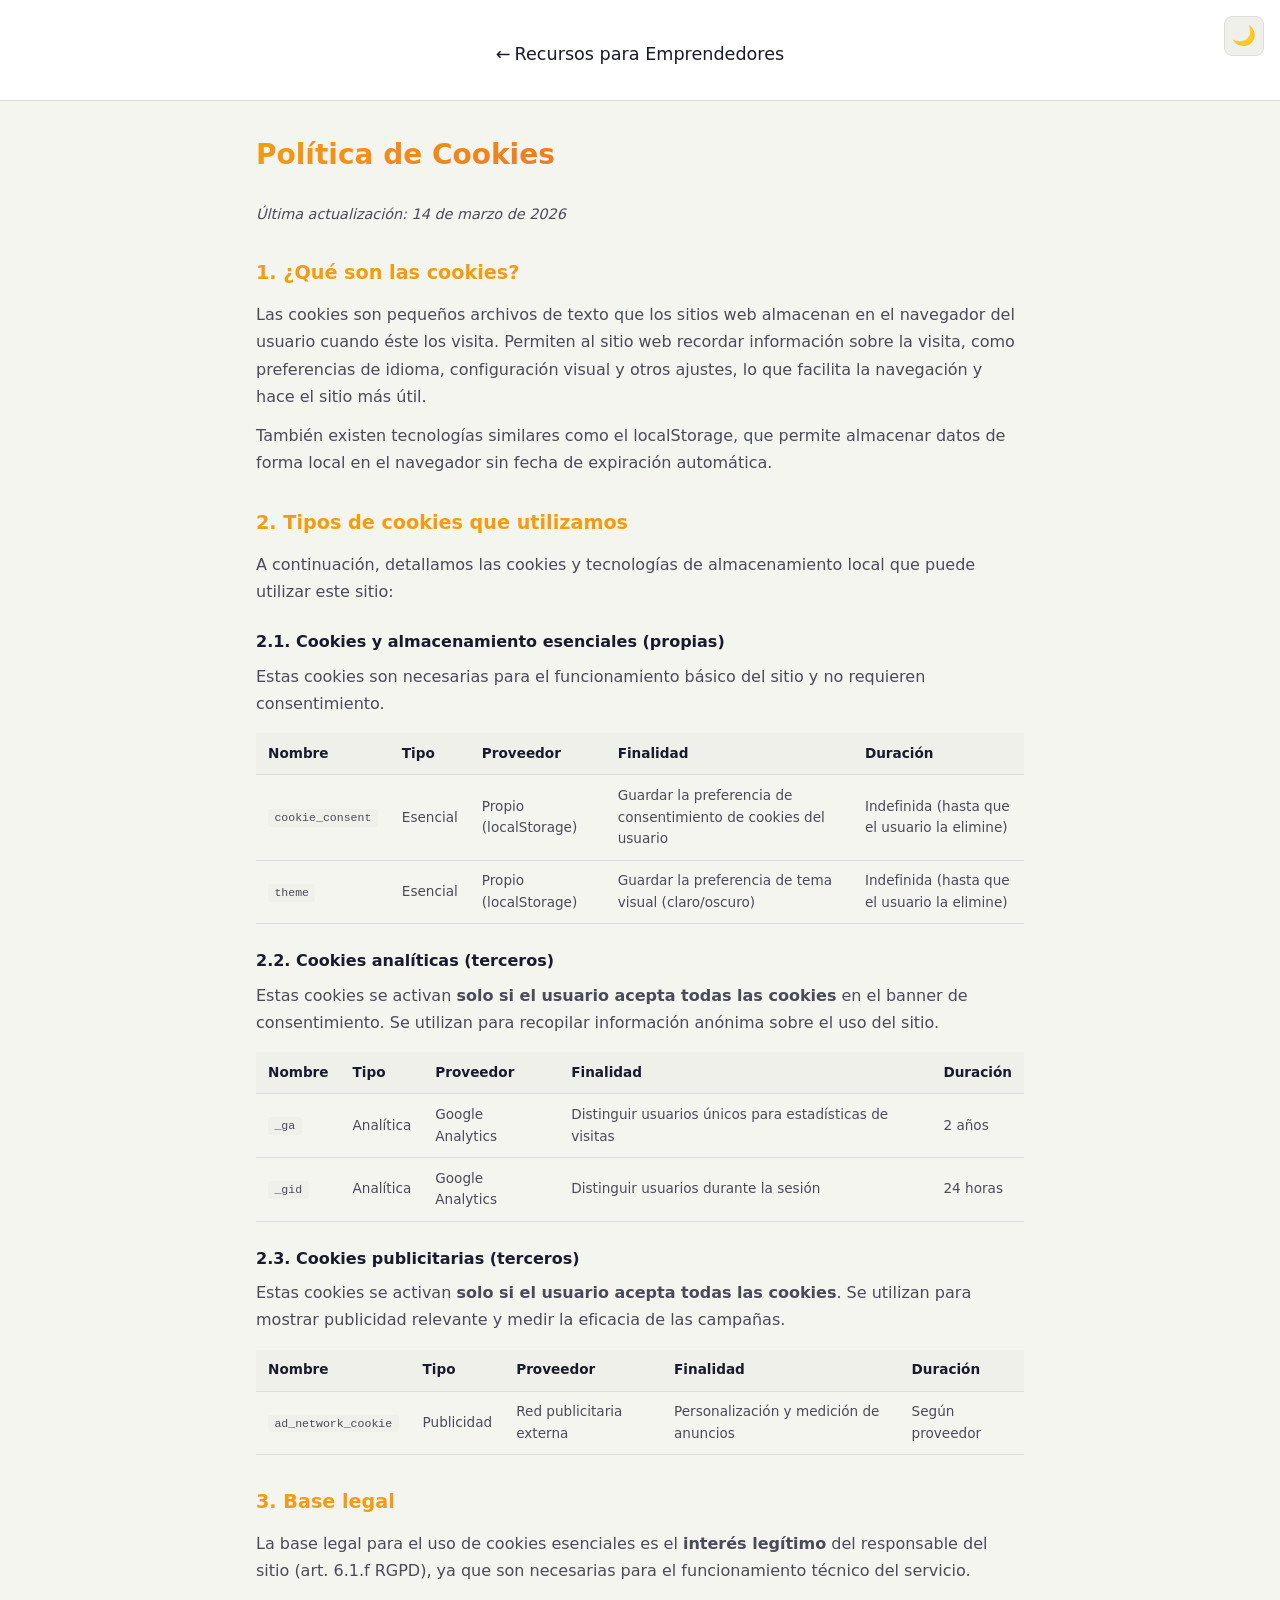
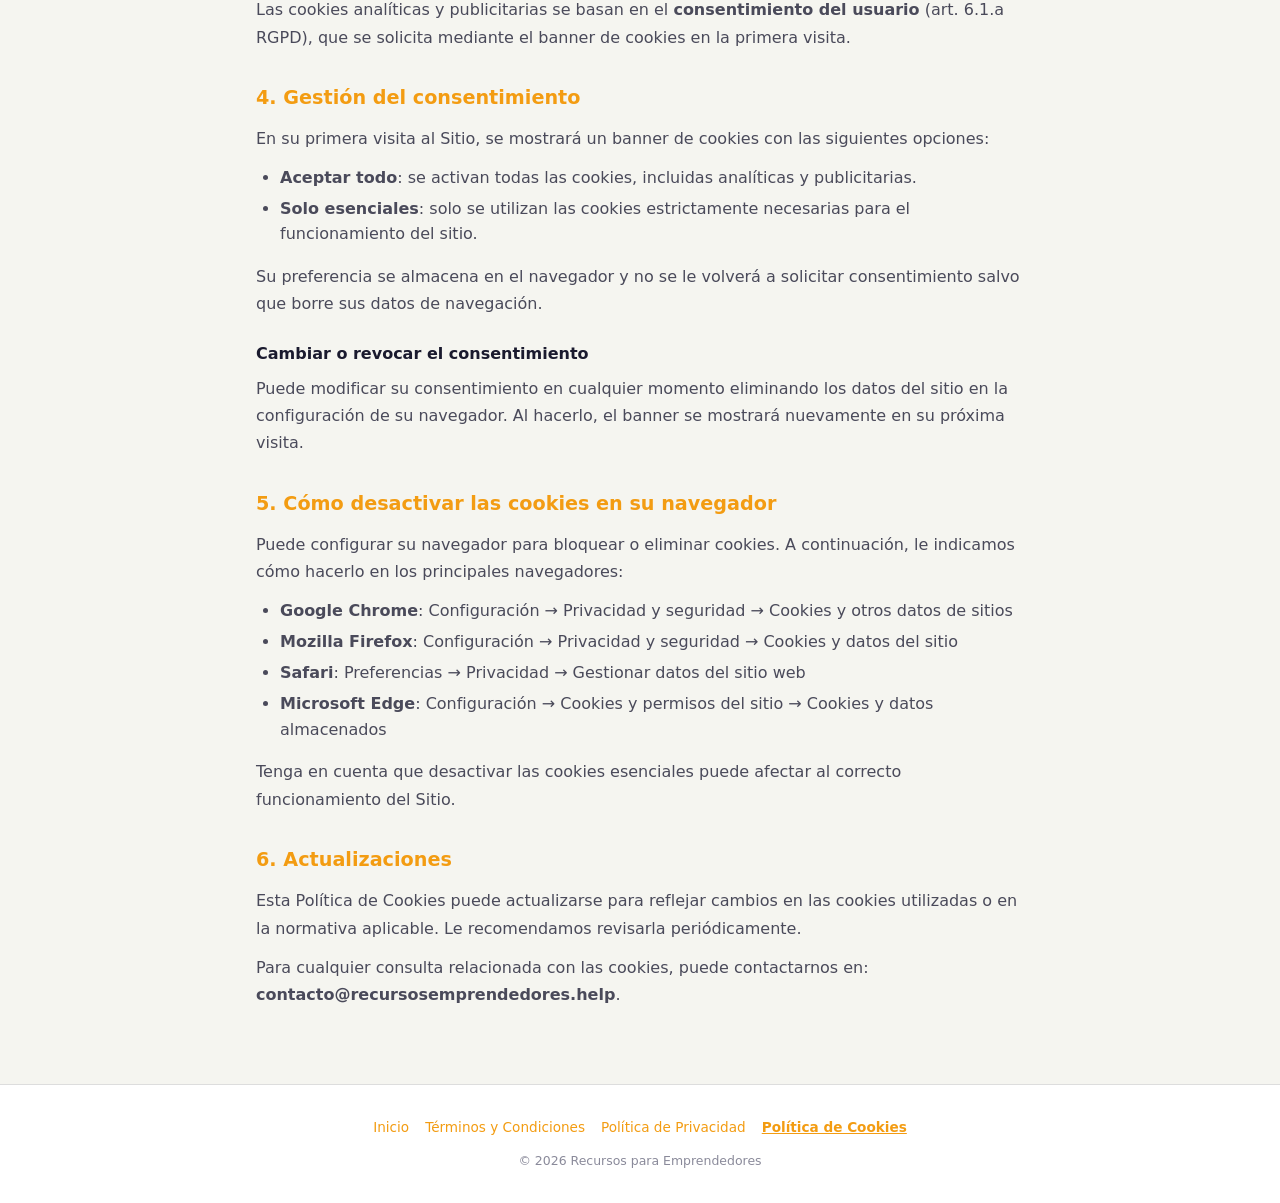
==== cookies.html @ d48cd373 "feat: web completa Recursos para Emprendedores - 25 categorías con 250 recursos verificados - Búsque" ====
<!DOCTYPE html>
<html lang="es">
<head>
  <meta charset="UTF-8">
  <meta name="viewport" content="width=device-width, initial-scale=1.0">
  <title>Política de Cookies — Recursos para Emprendedores</title>
  <meta name="description" content="Política de cookies del sitio web Recursos para Emprendedores. Información sobre las cookies utilizadas y cómo gestionarlas.">
  <meta name="robots" content="noindex, follow">
  <link rel="icon" type="image/svg+xml" href="img/favicon.svg">
  <link rel="canonical" href="https://recursosemprendedores.help/cookies.html">
  <link rel="stylesheet" href="css/styles.css">
</head>
<body>
  <a href="#main-content" class="skip-link">Saltar al contenido principal</a>

  <!-- Header -->
  <header class="site-header site-header--legal" role="banner">
    <div class="header-content">
      <div class="header-top">
        <a href="index.html" class="back-link" aria-label="Volver a la página principal">
          ← <span class="title-gradient">Recursos para Emprendedores</span>
        </a>
        <button id="theme-toggle" class="theme-toggle" type="button" aria-label="Cambiar tema">☀️</button>
      </div>
    </div>
  </header>

  <!-- Contenido principal -->
  <main id="main-content" class="legal-content" tabindex="-1">
    <article>
      <h1>Política de Cookies</h1>
      <p class="legal-date">Última actualización: 14 de marzo de 2026</p>

      <section>
        <h2>1. ¿Qué son las cookies?</h2>
        <p>Las cookies son pequeños archivos de texto que los sitios web almacenan en el navegador del usuario cuando éste los visita. Permiten al sitio web recordar información sobre la visita, como preferencias de idioma, configuración visual y otros ajustes, lo que facilita la navegación y hace el sitio más útil.</p>
        <p>También existen tecnologías similares como el localStorage, que permite almacenar datos de forma local en el navegador sin fecha de expiración automática.</p>
      </section>

      <section>
        <h2>2. Tipos de cookies que utilizamos</h2>
        <p>A continuación, detallamos las cookies y tecnologías de almacenamiento local que puede utilizar este sitio:</p>

        <h3>2.1. Cookies y almacenamiento esenciales (propias)</h3>
        <p>Estas cookies son necesarias para el funcionamiento básico del sitio y no requieren consentimiento.</p>
        <div class="table-wrapper">
          <table>
            <thead>
              <tr>
                <th scope="col">Nombre</th>
                <th scope="col">Tipo</th>
                <th scope="col">Proveedor</th>
                <th scope="col">Finalidad</th>
                <th scope="col">Duración</th>
              </tr>
            </thead>
            <tbody>
              <tr>
                <td><code>cookie_consent</code></td>
                <td>Esencial</td>
                <td>Propio (localStorage)</td>
                <td>Guardar la preferencia de consentimiento de cookies del usuario</td>
                <td>Indefinida (hasta que el usuario la elimine)</td>
              </tr>
              <tr>
                <td><code>theme</code></td>
                <td>Esencial</td>
                <td>Propio (localStorage)</td>
                <td>Guardar la preferencia de tema visual (claro/oscuro)</td>
                <td>Indefinida (hasta que el usuario la elimine)</td>
              </tr>
            </tbody>
          </table>
        </div>

        <h3>2.2. Cookies analíticas (terceros)</h3>
        <p>Estas cookies se activan <strong>solo si el usuario acepta todas las cookies</strong> en el banner de consentimiento. Se utilizan para recopilar información anónima sobre el uso del sitio.</p>
        <div class="table-wrapper">
          <table>
            <thead>
              <tr>
                <th scope="col">Nombre</th>
                <th scope="col">Tipo</th>
                <th scope="col">Proveedor</th>
                <th scope="col">Finalidad</th>
                <th scope="col">Duración</th>
              </tr>
            </thead>
            <tbody>
              <tr>
                <td><code>_ga</code></td>
                <td>Analítica</td>
                <td>Google Analytics</td>
                <td>Distinguir usuarios únicos para estadísticas de visitas</td>
                <td>2 años</td>
              </tr>
              <tr>
                <td><code>_gid</code></td>
                <td>Analítica</td>
                <td>Google Analytics</td>
                <td>Distinguir usuarios durante la sesión</td>
                <td>24 horas</td>
              </tr>
            </tbody>
          </table>
        </div>

        <h3>2.3. Cookies publicitarias (terceros)</h3>
        <p>Estas cookies se activan <strong>solo si el usuario acepta todas las cookies</strong>. Se utilizan para mostrar publicidad relevante y medir la eficacia de las campañas.</p>
        <div class="table-wrapper">
          <table>
            <thead>
              <tr>
                <th scope="col">Nombre</th>
                <th scope="col">Tipo</th>
                <th scope="col">Proveedor</th>
                <th scope="col">Finalidad</th>
                <th scope="col">Duración</th>
              </tr>
            </thead>
            <tbody>
              <tr>
                <td><code>ad_network_cookie</code></td>
                <td>Publicidad</td>
                <td>Red publicitaria externa</td>
                <td>Personalización y medición de anuncios</td>
                <td>Según proveedor</td>
              </tr>
            </tbody>
          </table>
        </div>
      </section>

      <section>
        <h2>3. Base legal</h2>
        <p>La base legal para el uso de cookies esenciales es el <strong>interés legítimo</strong> del responsable del sitio (art. 6.1.f RGPD), ya que son necesarias para el funcionamiento técnico del servicio.</p>
        <p>Las cookies analíticas y publicitarias se basan en el <strong>consentimiento del usuario</strong> (art. 6.1.a RGPD), que se solicita mediante el banner de cookies en la primera visita.</p>
      </section>

      <section>
        <h2>4. Gestión del consentimiento</h2>
        <p>En su primera visita al Sitio, se mostrará un banner de cookies con las siguientes opciones:</p>
        <ul>
          <li><strong>Aceptar todo</strong>: se activan todas las cookies, incluidas analíticas y publicitarias.</li>
          <li><strong>Solo esenciales</strong>: solo se utilizan las cookies estrictamente necesarias para el funcionamiento del sitio.</li>
        </ul>
        <p>Su preferencia se almacena en el navegador y no se le volverá a solicitar consentimiento salvo que borre sus datos de navegación.</p>

        <h3>Cambiar o revocar el consentimiento</h3>
        <p>Puede modificar su consentimiento en cualquier momento eliminando los datos del sitio en la configuración de su navegador. Al hacerlo, el banner se mostrará nuevamente en su próxima visita.</p>
      </section>

      <section>
        <h2>5. Cómo desactivar las cookies en su navegador</h2>
        <p>Puede configurar su navegador para bloquear o eliminar cookies. A continuación, le indicamos cómo hacerlo en los principales navegadores:</p>
        <ul>
          <li><strong>Google Chrome</strong>: Configuración → Privacidad y seguridad → Cookies y otros datos de sitios</li>
          <li><strong>Mozilla Firefox</strong>: Configuración → Privacidad y seguridad → Cookies y datos del sitio</li>
          <li><strong>Safari</strong>: Preferencias → Privacidad → Gestionar datos del sitio web</li>
          <li><strong>Microsoft Edge</strong>: Configuración → Cookies y permisos del sitio → Cookies y datos almacenados</li>
        </ul>
        <p>Tenga en cuenta que desactivar las cookies esenciales puede afectar al correcto funcionamiento del Sitio.</p>
      </section>

      <section>
        <h2>6. Actualizaciones</h2>
        <p>Esta Política de Cookies puede actualizarse para reflejar cambios en las cookies utilizadas o en la normativa aplicable. Le recomendamos revisarla periódicamente.</p>
        <p>Para cualquier consulta relacionada con las cookies, puede contactarnos en: <strong>contacto@recursosemprendedores.help</strong>.</p>
      </section>
    </article>
  </main>

  <!-- Footer -->
  <footer class="site-footer" role="contentinfo">
    <div class="footer-content">
      <nav class="footer-legal footer-links" aria-label="Páginas legales">
        <a href="index.html">Inicio</a>
        <a href="terminos.html">Términos y Condiciones</a>
        <a href="privacidad.html">Política de Privacidad</a>
        <a href="cookies.html" aria-current="page">Política de Cookies</a>
      </nav>
      <p class="footer-copy footer-copyright">&copy; <span id="year"></span> Recursos para Emprendedores</p>
    </div>
  </footer>

  <script>
    document.getElementById('year').textContent = new Date().getFullYear();
    (function(){
      var t = document.getElementById('theme-toggle');
      var saved = localStorage.getItem('theme');
      if (saved) document.documentElement.setAttribute('data-theme', saved);
      else if (window.matchMedia && window.matchMedia('(prefers-color-scheme: light)').matches) document.documentElement.setAttribute('data-theme', 'light');
      function update(theme) { t.textContent = theme === 'light' ? '🌙' : '☀️'; t.setAttribute('aria-label', theme === 'light' ? 'Cambiar a modo oscuro' : 'Cambiar a modo claro'); }
      update(document.documentElement.getAttribute('data-theme') || 'dark');
      t.addEventListener('click', function(){ var c = document.documentElement.getAttribute('data-theme'); var n = c === 'light' ? 'dark' : 'light'; document.documentElement.setAttribute('data-theme', n); localStorage.setItem('theme', n); update(n); });
    })();
  </script>
</body>
</html>
---- css/styles.css ----
/* ==============================================
   Recursos para Emprendedores — Estilos completos
   Mobile-first | WCAG 2.1 AA | Modo oscuro/claro
   ============================================== */

/* ---- Variables CSS ---- */
:root {
  /* Colores modo oscuro (por defecto) */
  --bg-primary: #0d0d12;
  --bg-surface: #181820;
  --bg-surface-alt: #1e1e2a;
  --text-primary: #eaeaea;
  --text-secondary: #a0a0b0;
  --text-muted: #6a6a7a;
  --color-primary: #f39c12;
  --color-primary-hover: #e67e22;
  --color-accent: #e74c3c;
  --color-green: #27ae60;
  --color-blue: #3498db;
  --color-orange: #f39c12;
  --border-color: #2a2a3a;
  --shadow: 0 2px 8px rgba(0,0,0,0.3);
  --shadow-lg: 0 8px 24px rgba(0,0,0,0.4);
  --card-bg: #1e1e2a;
  --input-bg: #22222e;
  --nav-bg: rgba(13,13,18,0.95);
  --badge-gratis-bg: #1a3a2a;
  --badge-gratis-color: #27ae60;
  --badge-freemium-bg: #3a2a1a;
  --badge-freemium-color: #f39c12;
  --badge-opensource-bg: #1a2a3a;
  --badge-opensource-color: #3498db;
  --badge-es-bg: #3a1a1a;
  --badge-es-color: #e74c3c;
  --badge-en-bg: #1a2a3a;
  --badge-en-color: #3498db;
  --badge-multi-bg: #2a1a3a;
  --badge-multi-color: #9b59b6;
  --scrollbar-bg: #181820;
  --scrollbar-thumb: #3a3a4a;
  color-scheme: dark;
}

/* Modo claro */
[data-theme="light"] {
  --bg-primary: #f5f5f0;
  --bg-surface: #ffffff;
  --bg-surface-alt: #f0f0eb;
  --text-primary: #1a1a2e;
  --text-secondary: #4a4a5a;
  --text-muted: #8a8a9a;
  --border-color: #ddd;
  --shadow: 0 2px 8px rgba(0,0,0,0.08);
  --shadow-lg: 0 8px 24px rgba(0,0,0,0.12);
  --card-bg: #ffffff;
  --input-bg: #f0f0eb;
  --nav-bg: rgba(245,245,240,0.95);
  --badge-gratis-bg: #e8f8f0;
  --badge-gratis-color: #1e8449;
  --badge-freemium-bg: #fef5e7;
  --badge-freemium-color: #b7770a;
  --badge-opensource-bg: #eaf2f8;
  --badge-opensource-color: #2471a3;
  --badge-es-bg: #fce4e4;
  --badge-es-color: #c0392b;
  --badge-en-bg: #e4ecf7;
  --badge-en-color: #2471a3;
  --badge-multi-bg: #f0e4f7;
  --badge-multi-color: #7d3c98;
  --scrollbar-bg: #f0f0eb;
  --scrollbar-thumb: #ccc;
  color-scheme: light;
}

/* ---- Reset y base ---- */
*,
*::before,
*::after {
  box-sizing: border-box;
  margin: 0;
  padding: 0;
}

html {
  scroll-behavior: smooth;
  -webkit-text-size-adjust: 100%;
}

body {
  font-family: system-ui, -apple-system, 'Segoe UI', Roboto, sans-serif;
  background-color: var(--bg-primary);
  color: var(--text-primary);
  line-height: 1.6;
  min-height: 100vh;
  transition: background-color 0.3s ease, color 0.3s ease;
}

/* Scrollbar personalizado */
::-webkit-scrollbar {
  width: 8px;
  height: 8px;
}
::-webkit-scrollbar-track {
  background: var(--scrollbar-bg);
}
::-webkit-scrollbar-thumb {
  background: var(--scrollbar-thumb);
  border-radius: 4px;
}

/* ---- Utilidades ---- */
.sr-only {
  position: absolute;
  width: 1px;
  height: 1px;
  padding: 0;
  margin: -1px;
  overflow: hidden;
  clip: rect(0,0,0,0);
  white-space: nowrap;
  border: 0;
}

.container {
  width: 100%;
  max-width: 1200px;
  margin: 0 auto;
  padding: 0 1rem;
}

/* ---- Skip link accesibilidad ---- */
.skip-link {
  position: absolute;
  top: -100%;
  left: 1rem;
  background: var(--color-primary);
  color: #000;
  padding: 0.5rem 1rem;
  border-radius: 0 0 8px 8px;
  z-index: 10000;
  font-weight: 600;
  text-decoration: none;
  transition: top 0.2s;
}
.skip-link:focus {
  top: 0;
}

/* ---- Header ---- */
.site-header {
  background: var(--bg-surface);
  border-bottom: 1px solid var(--border-color);
  padding: 2rem 0 1.5rem;
  position: relative;
}

.header-content {
  text-align: center;
}

.site-title {
  font-size: 1.75rem;
  font-weight: 800;
  background: linear-gradient(135deg, var(--color-primary), var(--color-accent));
  -webkit-background-clip: text;
  background-clip: text;
  -webkit-text-fill-color: transparent;
  line-height: 1.2;
  margin-bottom: 0.5rem;
}

.site-subtitle {
  color: var(--text-secondary);
  font-size: 0.95rem;
  margin-bottom: 1rem;
  max-width: 600px;
  margin-left: auto;
  margin-right: auto;
}

.stats-counter {
  display: inline-flex;
  align-items: center;
  gap: 0.5rem;
  background: var(--bg-surface-alt);
  padding: 0.4rem 1rem;
  border-radius: 20px;
  font-size: 0.85rem;
  color: var(--text-secondary);
  margin-bottom: 1.25rem;
}
.stats-counter strong {
  color: var(--color-primary);
}

/* Barra de búsqueda */
.search-wrapper {
  position: relative;
  max-width: 500px;
  margin: 0 auto 1rem;
}

.search-icon {
  position: absolute;
  left: 1rem;
  top: 50%;
  transform: translateY(-50%);
  color: var(--text-muted);
  font-size: 1rem;
  pointer-events: none;
}

.search-input {
  width: 100%;
  padding: 0.75rem 1rem 0.75rem 2.75rem;
  border: 1px solid var(--border-color);
  border-radius: 8px;
  background: var(--input-bg);
  color: var(--text-primary);
  font-size: 0.95rem;
  font-family: inherit;
  outline: none;
  transition: border-color 0.2s, box-shadow 0.2s;
}
.search-input::placeholder {
  color: var(--text-muted);
}
.search-input:focus {
  border-color: var(--color-primary);
  box-shadow: 0 0 0 3px rgba(243,156,18,0.2);
}

/* Filtros de tipo de acceso */
.filter-bar {
  display: flex;
  flex-wrap: wrap;
  justify-content: center;
  gap: 0.5rem;
  margin-top: 0.75rem;
}

.filter-btn {
  padding: 0.4rem 0.9rem;
  border: 1px solid var(--border-color);
  border-radius: 20px;
  background: transparent;
  color: var(--text-secondary);
  font-size: 0.8rem;
  font-family: inherit;
  cursor: pointer;
  transition: all 0.2s;
}
.filter-btn:hover {
  border-color: var(--color-primary);
  color: var(--color-primary);
}
.filter-btn.active {
  background: var(--color-primary);
  border-color: var(--color-primary);
  color: #000;
  font-weight: 600;
}

/* Toggle tema */
.theme-toggle {
  position: absolute;
  top: 1rem;
  right: 1rem;
  background: var(--bg-surface-alt);
  border: 1px solid var(--border-color);
  border-radius: 8px;
  padding: 0.5rem;
  cursor: pointer;
  font-size: 1.2rem;
  line-height: 1;
  color: var(--text-primary);
  transition: all 0.2s;
  display: flex;
  align-items: center;
  justify-content: center;
  width: 40px;
  height: 40px;
}
.theme-toggle:hover {
  border-color: var(--color-primary);
  transform: scale(1.05);
}
.theme-toggle:focus-visible {
  outline: 2px solid var(--color-primary);
  outline-offset: 2px;
}

/* ---- Navegación categorías ---- */
.category-nav {
  background: var(--nav-bg);
  border-bottom: 1px solid var(--border-color);
  position: sticky;
  top: 0;
  z-index: 100;
  backdrop-filter: blur(10px);
  -webkit-backdrop-filter: blur(10px);
}

.category-nav-inner {
  display: flex;
  overflow-x: auto;
  gap: 0.25rem;
  padding: 0.5rem 1rem;
  scrollbar-width: thin;
  -ms-overflow-style: none;
}
.category-nav-inner::-webkit-scrollbar {
  height: 4px;
}
.category-nav-inner::-webkit-scrollbar-thumb {
  background: var(--scrollbar-thumb);
  border-radius: 2px;
}

.nav-item {
  flex-shrink: 0;
  padding: 0.4rem 0.75rem;
  border: none;
  border-radius: 6px;
  background: transparent;
  color: var(--text-secondary);
  font-size: 0.78rem;
  font-family: inherit;
  cursor: pointer;
  transition: all 0.2s;
  white-space: nowrap;
  display: flex;
  align-items: center;
  gap: 0.3rem;
}
.nav-item:hover {
  background: var(--bg-surface-alt);
  color: var(--text-primary);
}
.nav-item.active {
  background: var(--color-primary);
  color: #000;
  font-weight: 600;
}
.nav-item-emoji {
  font-size: 1rem;
}

/* ---- Contenido principal ---- */
.main-content {
  padding: 2rem 0 4rem;
}

/* Slot de anuncio */
.ad-slot {
  text-align: center;
  padding: 0.5rem;
  min-height: 10px;
}
.ad-slot--header {
  margin-bottom: 1.5rem;
}
.ad-slot--in-content {
  margin: 2rem 0;
}
.ad-slot--footer {
  margin-top: 2rem;
}

/* Sección de categoría */
.category-section {
  margin-bottom: 3rem;
  scroll-margin-top: 60px;
}

.category-header {
  display: flex;
  align-items: center;
  gap: 0.5rem;
  margin-bottom: 1.25rem;
  flex-wrap: wrap;
}

.category-emoji {
  font-size: 1.5rem;
}

.category-title {
  font-size: 1.3rem;
  font-weight: 700;
  color: var(--text-primary);
}

.category-count {
  background: var(--bg-surface-alt);
  color: var(--text-secondary);
  padding: 0.15rem 0.6rem;
  border-radius: 12px;
  font-size: 0.75rem;
  font-weight: 600;
}

/* Grid de tarjetas */
.resources-grid {
  display: grid;
  grid-template-columns: 1fr;
  gap: 1rem;
}

/* Tarjeta de recurso */
.resource-card {
  background: var(--card-bg);
  border: 1px solid var(--border-color);
  border-radius: 8px;
  padding: 1rem;
  transition: transform 0.2s, box-shadow 0.2s, border-color 0.2s;
  display: flex;
  flex-direction: column;
  gap: 0.5rem;
  opacity: 0;
  transform: translateY(16px);
}
.resource-card.visible {
  opacity: 1;
  transform: translateY(0);
  transition: opacity 0.4s ease, transform 0.4s ease, box-shadow 0.2s, border-color 0.2s;
}
.resource-card:hover {
  box-shadow: var(--shadow);
  border-color: var(--color-primary);
  transform: translateY(-2px);
}
.resource-card:hover.visible {
  transform: translateY(-2px);
}

.card-header {
  display: flex;
  align-items: flex-start;
  justify-content: space-between;
  gap: 0.5rem;
}

.resource-name {
  font-size: 0.95rem;
  font-weight: 600;
}
.resource-name a {
  color: var(--color-primary);
  text-decoration: none;
  transition: color 0.2s;
}
.resource-name a:hover {
  color: var(--color-primary-hover);
  text-decoration: underline;
}
.resource-name a:focus-visible {
  outline: 2px solid var(--color-primary);
  outline-offset: 2px;
  border-radius: 2px;
}

.featured-star {
  color: #f1c40f;
  font-size: 1rem;
  flex-shrink: 0;
}

.resource-desc {
  color: var(--text-secondary);
  font-size: 0.85rem;
  line-height: 1.5;
}

.resource-desc .highlight {
  background: rgba(243,156,18,0.2);
  padding: 0 2px;
  border-radius: 2px;
}

.card-badges {
  display: flex;
  flex-wrap: wrap;
  gap: 0.4rem;
  margin-top: auto;
}

.badge {
  display: inline-flex;
  align-items: center;
  padding: 0.15rem 0.5rem;
  border-radius: 4px;
  font-size: 0.7rem;
  font-weight: 600;
  text-transform: uppercase;
  letter-spacing: 0.3px;
}

/* Badges tipo acceso */
.badge--gratis {
  background: var(--badge-gratis-bg);
  color: var(--badge-gratis-color);
}
.badge--freemium {
  background: var(--badge-freemium-bg);
  color: var(--badge-freemium-color);
}
.badge--open-source {
  background: var(--badge-opensource-bg);
  color: var(--badge-opensource-color);
}

/* Badges idioma */
.badge--es {
  background: var(--badge-es-bg);
  color: var(--badge-es-color);
}
.badge--en {
  background: var(--badge-en-bg);
  color: var(--badge-en-color);
}
.badge--multi {
  background: var(--badge-multi-bg);
  color: var(--badge-multi-color);
}

.resource-notes {
  color: var(--text-muted);
  font-size: 0.78rem;
  font-style: italic;
}

/* Estado vacío / error */
.empty-state,
.error-state {
  text-align: center;
  padding: 4rem 1rem;
  color: var(--text-secondary);
}
.empty-state-icon,
.error-state-icon {
  font-size: 3rem;
  margin-bottom: 1rem;
  display: block;
}
.error-state {
  color: var(--color-accent);
}

.no-results {
  text-align: center;
  padding: 3rem 1rem;
  color: var(--text-secondary);
  display: none;
}
.no-results.visible {
  display: block;
}
.no-results-icon {
  font-size: 2.5rem;
  display: block;
  margin-bottom: 0.75rem;
}

/* ---- Botón scroll to top ---- */
.scroll-top {
  position: fixed;
  bottom: 2rem;
  right: 2rem;
  width: 44px;
  height: 44px;
  border-radius: 50%;
  border: none;
  background: var(--color-primary);
  color: #000;
  font-size: 1.25rem;
  cursor: pointer;
  box-shadow: var(--shadow-lg);
  opacity: 0;
  visibility: hidden;
  transform: translateY(10px);
  transition: opacity 0.3s, visibility 0.3s, transform 0.3s;
  z-index: 90;
  display: flex;
  align-items: center;
  justify-content: center;
}
.scroll-top.visible {
  opacity: 1;
  visibility: visible;
  transform: translateY(0);
}
.scroll-top:hover {
  background: var(--color-primary-hover);
  transform: scale(1.1);
}
.scroll-top:focus-visible {
  outline: 2px solid var(--color-primary);
  outline-offset: 2px;
}
.scroll-top.visible:hover {
  transform: scale(1.1);
}

/* ---- Footer ---- */
.site-footer {
  background: var(--bg-surface);
  border-top: 1px solid var(--border-color);
  padding: 2rem 0;
  text-align: center;
  font-size: 0.85rem;
  color: var(--text-secondary);
}

.footer-content {
  display: flex;
  flex-direction: column;
  gap: 0.75rem;
  align-items: center;
}

.footer-update {
  color: var(--text-muted);
}

.footer-links {
  display: flex;
  flex-wrap: wrap;
  justify-content: center;
  gap: 1rem;
}
.footer-links a {
  color: var(--color-primary);
  text-decoration: none;
  transition: color 0.2s;
}
.footer-links a:hover {
  color: var(--color-primary-hover);
  text-decoration: underline;
}
.footer-links a:focus-visible {
  outline: 2px solid var(--color-primary);
  outline-offset: 2px;
  border-radius: 2px;
}

.footer-disclaimer {
  color: var(--text-muted);
  font-size: 0.78rem;
  max-width: 600px;
}

.footer-copyright {
  color: var(--text-muted);
  font-size: 0.78rem;
}

/* ---- Banner de cookies ---- */
.cookie-banner {
  position: fixed;
  bottom: 0;
  left: 0;
  right: 0;
  background: var(--bg-surface);
  border-top: 1px solid var(--border-color);
  padding: 1rem;
  z-index: 1000;
  box-shadow: 0 -4px 16px rgba(0,0,0,0.3);
  transform: translateY(100%);
  transition: transform 0.3s ease;
}
.cookie-banner.visible {
  transform: translateY(0);
}

.cookie-banner-inner {
  max-width: 1200px;
  margin: 0 auto;
  display: flex;
  flex-direction: column;
  gap: 1rem;
  align-items: center;
  text-align: center;
}

.cookie-text {
  font-size: 0.85rem;
  color: var(--text-secondary);
  line-height: 1.5;
}
.cookie-text a {
  color: var(--color-primary);
  text-decoration: underline;
}

.cookie-buttons {
  display: flex;
  flex-wrap: wrap;
  gap: 0.5rem;
  justify-content: center;
}

.cookie-btn {
  padding: 0.5rem 1.25rem;
  border-radius: 6px;
  border: 1px solid var(--border-color);
  font-size: 0.85rem;
  font-family: inherit;
  cursor: pointer;
  transition: all 0.2s;
  font-weight: 600;
}
.cookie-btn--accept {
  background: var(--color-primary);
  border-color: var(--color-primary);
  color: #000;
}
.cookie-btn--accept:hover {
  background: var(--color-primary-hover);
  border-color: var(--color-primary-hover);
}
.cookie-btn--essential {
  background: transparent;
  color: var(--text-primary);
}
.cookie-btn--essential:hover {
  border-color: var(--color-primary);
}
.cookie-btn:focus-visible {
  outline: 2px solid var(--color-primary);
  outline-offset: 2px;
}

/* ---- Páginas legales ---- */
.legal-page,
.legal-content {
  max-width: 800px;
  margin: 0 auto;
  padding: 2rem 1rem 4rem;
}
.legal-page h1,
.legal-content h1 {
  font-size: 1.75rem;
  margin-bottom: 1.5rem;
  background: linear-gradient(135deg, var(--color-primary), var(--color-accent));
  -webkit-background-clip: text;
  background-clip: text;
  -webkit-text-fill-color: transparent;
}
.legal-page h2,
.legal-content h2 {
  font-size: 1.2rem;
  margin: 2rem 0 0.75rem;
  color: var(--color-primary);
}
.legal-page h3,
.legal-content h3 {
  font-size: 1rem;
  margin: 1.5rem 0 0.5rem;
  color: var(--text-primary);
}
.legal-page p,
.legal-content p {
  margin-bottom: 0.75rem;
  color: var(--text-secondary);
  line-height: 1.7;
}
.legal-page ul,
.legal-page ol,
.legal-content ul,
.legal-content ol {
  margin: 0.5rem 0 1rem 1.5rem;
  color: var(--text-secondary);
}
.legal-page li,
.legal-content li {
  margin-bottom: 0.35rem;
  line-height: 1.6;
}
.legal-page a,
.legal-content a {
  color: var(--color-primary);
  text-decoration: none;
}
.legal-page a:hover,
.legal-content a:hover {
  text-decoration: underline;
}

/* Fecha legal */
.legal-date {
  font-style: italic;
  color: var(--text-muted);
  margin-bottom: 2rem;
  font-size: 0.9rem;
}

/* Header legal */
.site-header--legal {
  padding: 1.5rem 0;
}
.site-header--legal .header-content {
  padding-bottom: 0;
}
.back-link {
  text-decoration: none;
  color: var(--text-primary);
  font-size: 1.1rem;
  display: inline-flex;
  align-items: center;
  gap: 0.25rem;
  transition: color 0.2s;
}
.back-link:hover {
  color: var(--color-primary);
}
.back-link:focus-visible {
  outline: 2px solid var(--color-primary);
  outline-offset: 2px;
  border-radius: 4px;
}

/* Footer legal nav (alias) */
.footer-legal {
  display: flex;
  flex-wrap: wrap;
  justify-content: center;
  gap: 1rem;
}
.footer-legal a {
  color: var(--color-primary);
  text-decoration: none;
  transition: color 0.2s;
}
.footer-legal a:hover {
  color: var(--color-primary-hover);
  text-decoration: underline;
}
.footer-legal a[aria-current="page"] {
  font-weight: 700;
  text-decoration: underline;
}
.footer-copy {
  color: var(--text-muted);
  font-size: 0.78rem;
}

/* Tabla de cookies */
.cookie-table-wrapper,
.table-wrapper {
  overflow-x: auto;
  margin: 1rem 0;
}
.cookie-table,
.legal-content table,
.legal-page table {
  width: 100%;
  border-collapse: collapse;
  font-size: 0.85rem;
}
.cookie-table th,
.cookie-table td,
.legal-content table th,
.legal-content table td {
  padding: 0.6rem 0.75rem;
  text-align: left;
  border-bottom: 1px solid var(--border-color);
}
.cookie-table th,
.legal-content table th {
  background: var(--bg-surface-alt);
  color: var(--text-primary);
  font-weight: 600;
}
.cookie-table td,
.legal-content table td {
  color: var(--text-secondary);
}
.legal-content code {
  background: var(--bg-surface-alt);
  padding: 0.15rem 0.4rem;
  border-radius: 3px;
  font-size: 0.85em;
}

/* Breadcrumb legal */
.legal-breadcrumb {
  margin-bottom: 1.5rem;
  font-size: 0.85rem;
  color: var(--text-muted);
}
.legal-breadcrumb a {
  color: var(--color-primary);
  text-decoration: none;
}
.legal-breadcrumb a:hover {
  text-decoration: underline;
}

/* ---- Breakpoints responsive ---- */

/* >= 480px */
@media (min-width: 480px) {
  .resources-grid {
    grid-template-columns: repeat(2, 1fr);
  }
  .site-title {
    font-size: 2rem;
  }
}

/* >= 768px */
@media (min-width: 768px) {
  .site-header {
    padding: 2.5rem 0 2rem;
  }
  .site-title {
    font-size: 2.25rem;
  }
  .site-subtitle {
    font-size: 1.05rem;
  }
  .cookie-banner-inner {
    flex-direction: row;
    text-align: left;
  }
  .cookie-buttons {
    flex-shrink: 0;
  }
}

/* >= 1024px */
@media (min-width: 1024px) {
  .resources-grid {
    grid-template-columns: repeat(3, 1fr);
  }
  .site-title {
    font-size: 2.5rem;
  }
}

/* >= 1200px */
@media (min-width: 1200px) {
  .resources-grid {
    grid-template-columns: repeat(4, 1fr);
  }
  .container {
    padding: 0 2rem;
  }
}

/* ---- Animación de impresión ---- */
@media print {
  .cookie-banner,
  .scroll-top,
  .theme-toggle,
  .search-wrapper,
  .filter-bar,
  .category-nav,
  .ad-slot {
    display: none !important;
  }
  body {
    background: #fff;
    color: #000;
  }
  .resource-card {
    opacity: 1;
    transform: none;
    border: 1px solid #ccc;
    break-inside: avoid;
  }
}

/* ---- Preferencia de movimiento reducido ---- */
@media (prefers-reduced-motion: reduce) {
  *,
  *::before,
  *::after {
    animation-duration: 0.01ms !important;
    transition-duration: 0.01ms !important;
    scroll-behavior: auto !important;
  }
}
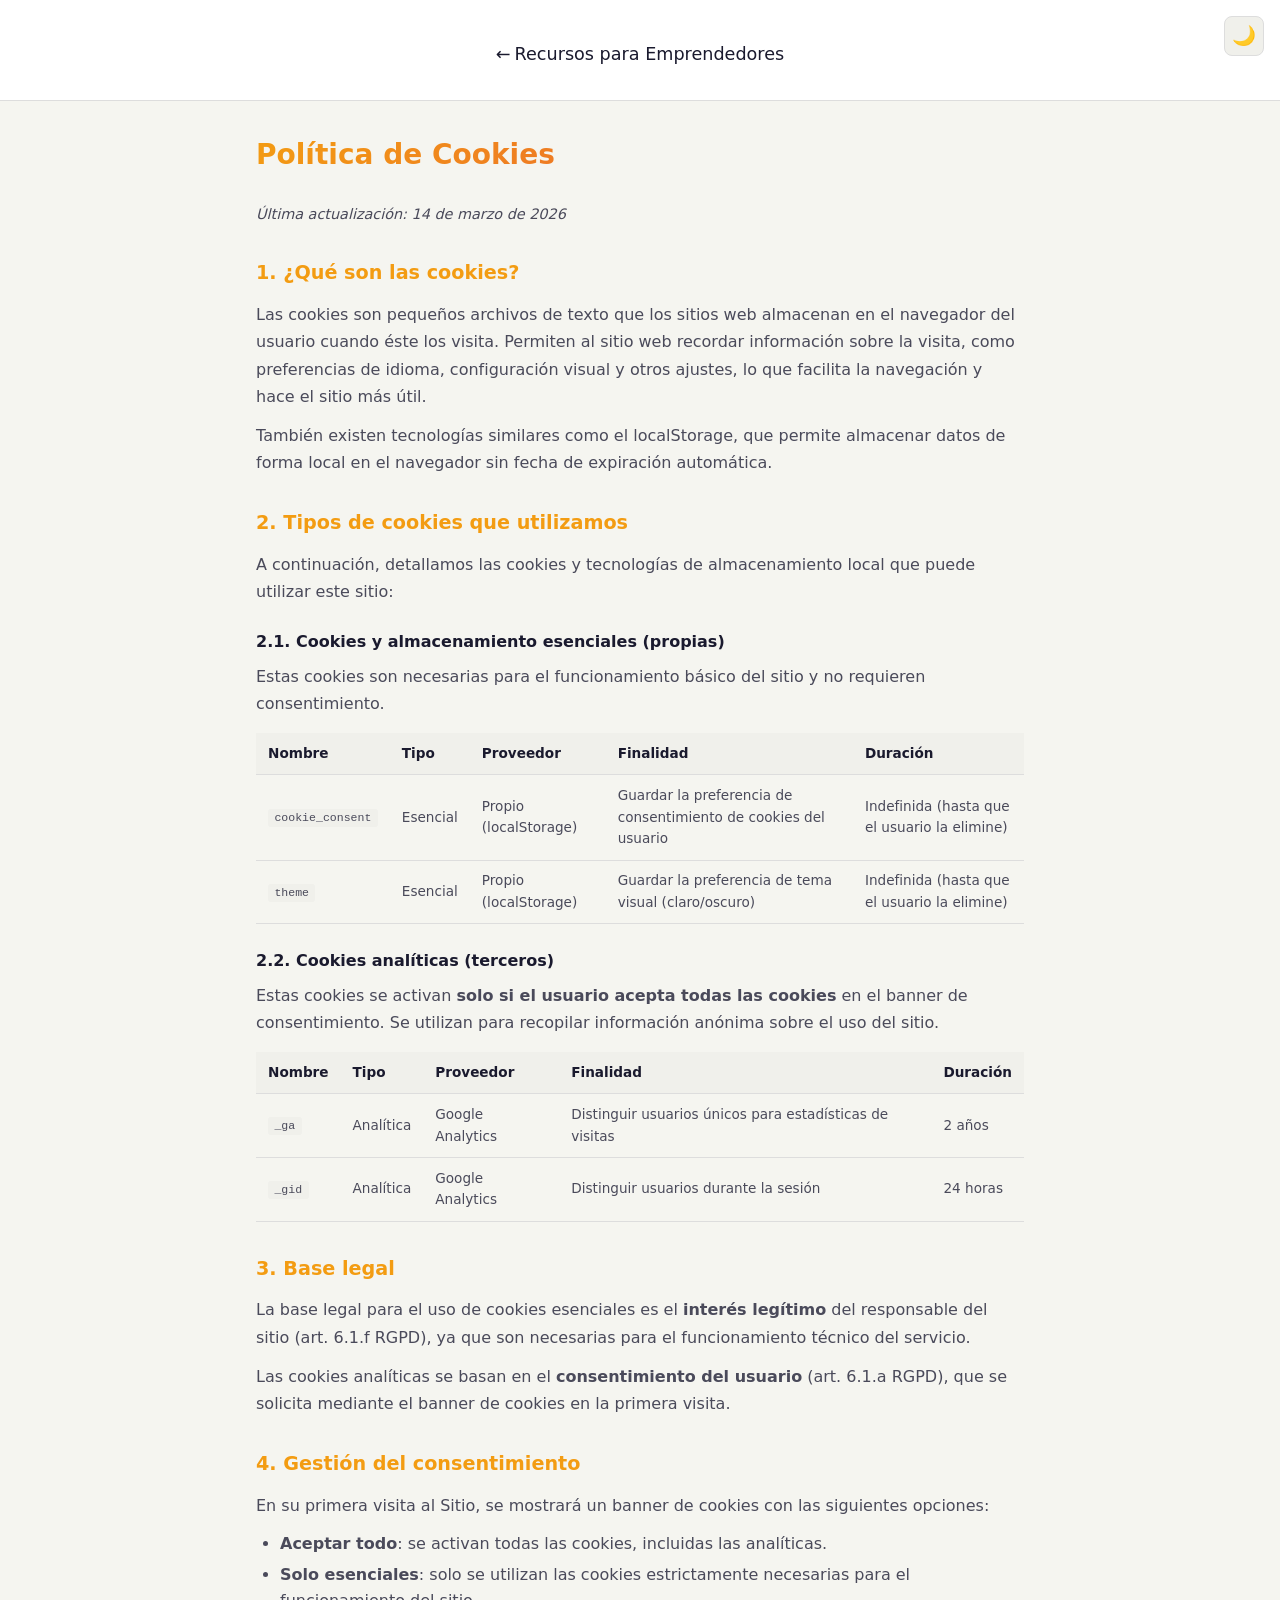
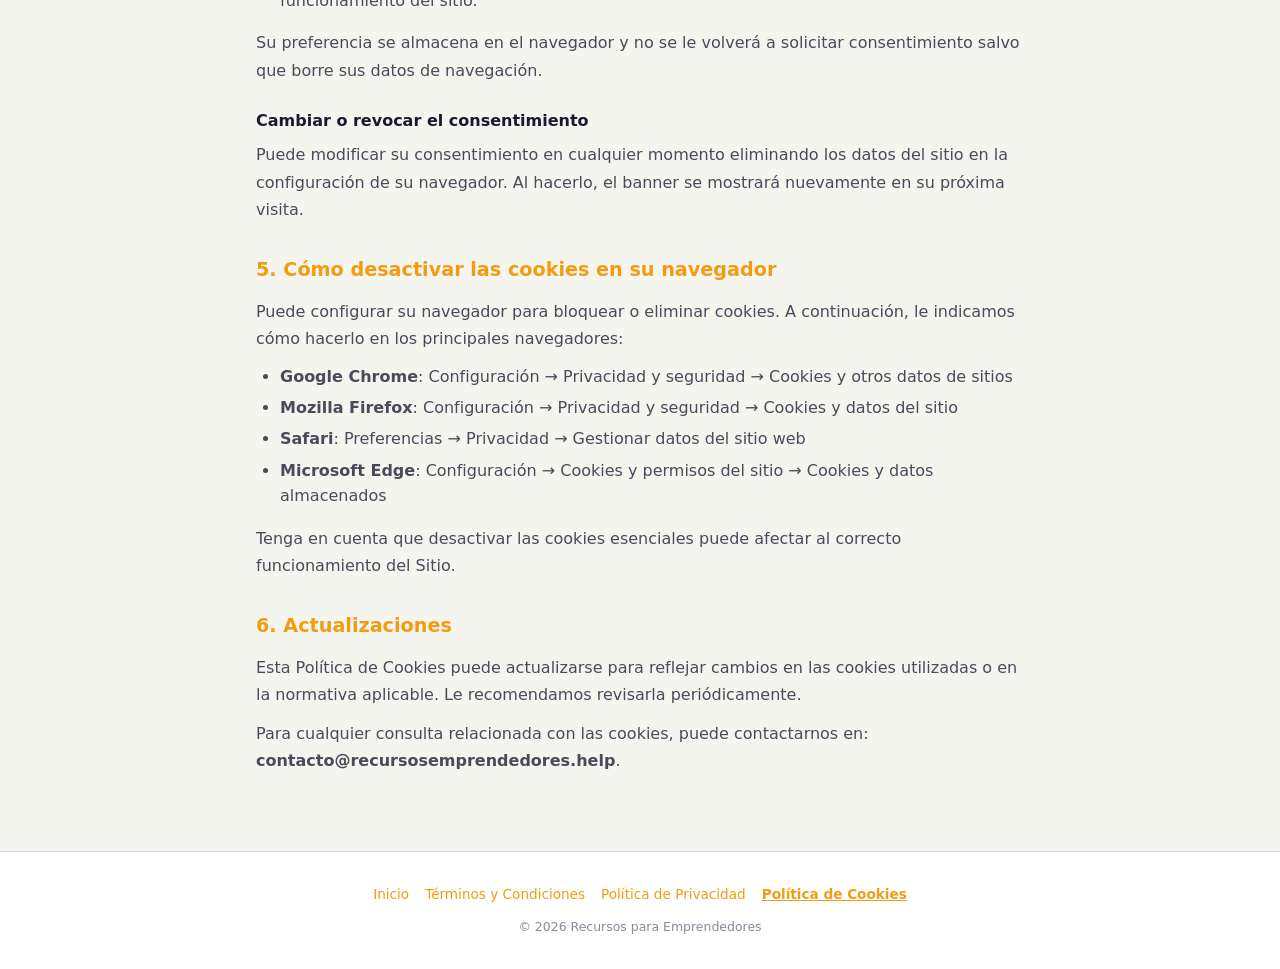
==== commit 2993deaa: "chore: migrar a Cloudflare y eliminar toda infraestructura publicitaria - Eliminar CNAME (GitHub Pag" ====
--- a/cookies.html
+++ b/cookies.html
@@ -105,43 +105,19 @@
           </table>
         </div>
 
-        <h3>2.3. Cookies publicitarias (terceros)</h3>
-        <p>Estas cookies se activan <strong>solo si el usuario acepta todas las cookies</strong>. Se utilizan para mostrar publicidad relevante y medir la eficacia de las campañas.</p>
-        <div class="table-wrapper">
-          <table>
-            <thead>
-              <tr>
-                <th scope="col">Nombre</th>
-                <th scope="col">Tipo</th>
-                <th scope="col">Proveedor</th>
-                <th scope="col">Finalidad</th>
-                <th scope="col">Duración</th>
-              </tr>
-            </thead>
-            <tbody>
-              <tr>
-                <td><code>ad_network_cookie</code></td>
-                <td>Publicidad</td>
-                <td>Red publicitaria externa</td>
-                <td>Personalización y medición de anuncios</td>
-                <td>Según proveedor</td>
-              </tr>
-            </tbody>
-          </table>
-        </div>
       </section>
 
       <section>
         <h2>3. Base legal</h2>
         <p>La base legal para el uso de cookies esenciales es el <strong>interés legítimo</strong> del responsable del sitio (art. 6.1.f RGPD), ya que son necesarias para el funcionamiento técnico del servicio.</p>
-        <p>Las cookies analíticas y publicitarias se basan en el <strong>consentimiento del usuario</strong> (art. 6.1.a RGPD), que se solicita mediante el banner de cookies en la primera visita.</p>
+        <p>Las cookies analíticas se basan en el <strong>consentimiento del usuario</strong> (art. 6.1.a RGPD), que se solicita mediante el banner de cookies en la primera visita.</p>
       </section>
 
       <section>
         <h2>4. Gestión del consentimiento</h2>
         <p>En su primera visita al Sitio, se mostrará un banner de cookies con las siguientes opciones:</p>
         <ul>
-          <li><strong>Aceptar todo</strong>: se activan todas las cookies, incluidas analíticas y publicitarias.</li>
+          <li><strong>Aceptar todo</strong>: se activan todas las cookies, incluidas las analíticas.</li>
           <li><strong>Solo esenciales</strong>: solo se utilizan las cookies estrictamente necesarias para el funcionamiento del sitio.</li>
         </ul>
         <p>Su preferencia se almacena en el navegador y no se le volverá a solicitar consentimiento salvo que borre sus datos de navegación.</p>
--- a/css/styles.css
+++ b/css/styles.css
@@ -351,22 +351,6 @@
   padding: 2rem 0 4rem;
 }
 
-/* Slot de anuncio */
-.ad-slot {
-  text-align: center;
-  padding: 0.5rem;
-  min-height: 10px;
-}
-.ad-slot--header {
-  margin-bottom: 1.5rem;
-}
-.ad-slot--in-content {
-  margin: 2rem 0;
-}
-.ad-slot--footer {
-  margin-top: 2rem;
-}
-
 /* Sección de categoría */
 .category-section {
   margin-bottom: 3rem;
@@ -956,8 +940,7 @@
   .theme-toggle,
   .search-wrapper,
   .filter-bar,
-  .category-nav,
-  .ad-slot {
+  .category-nav {
     display: none !important;
   }
   body {
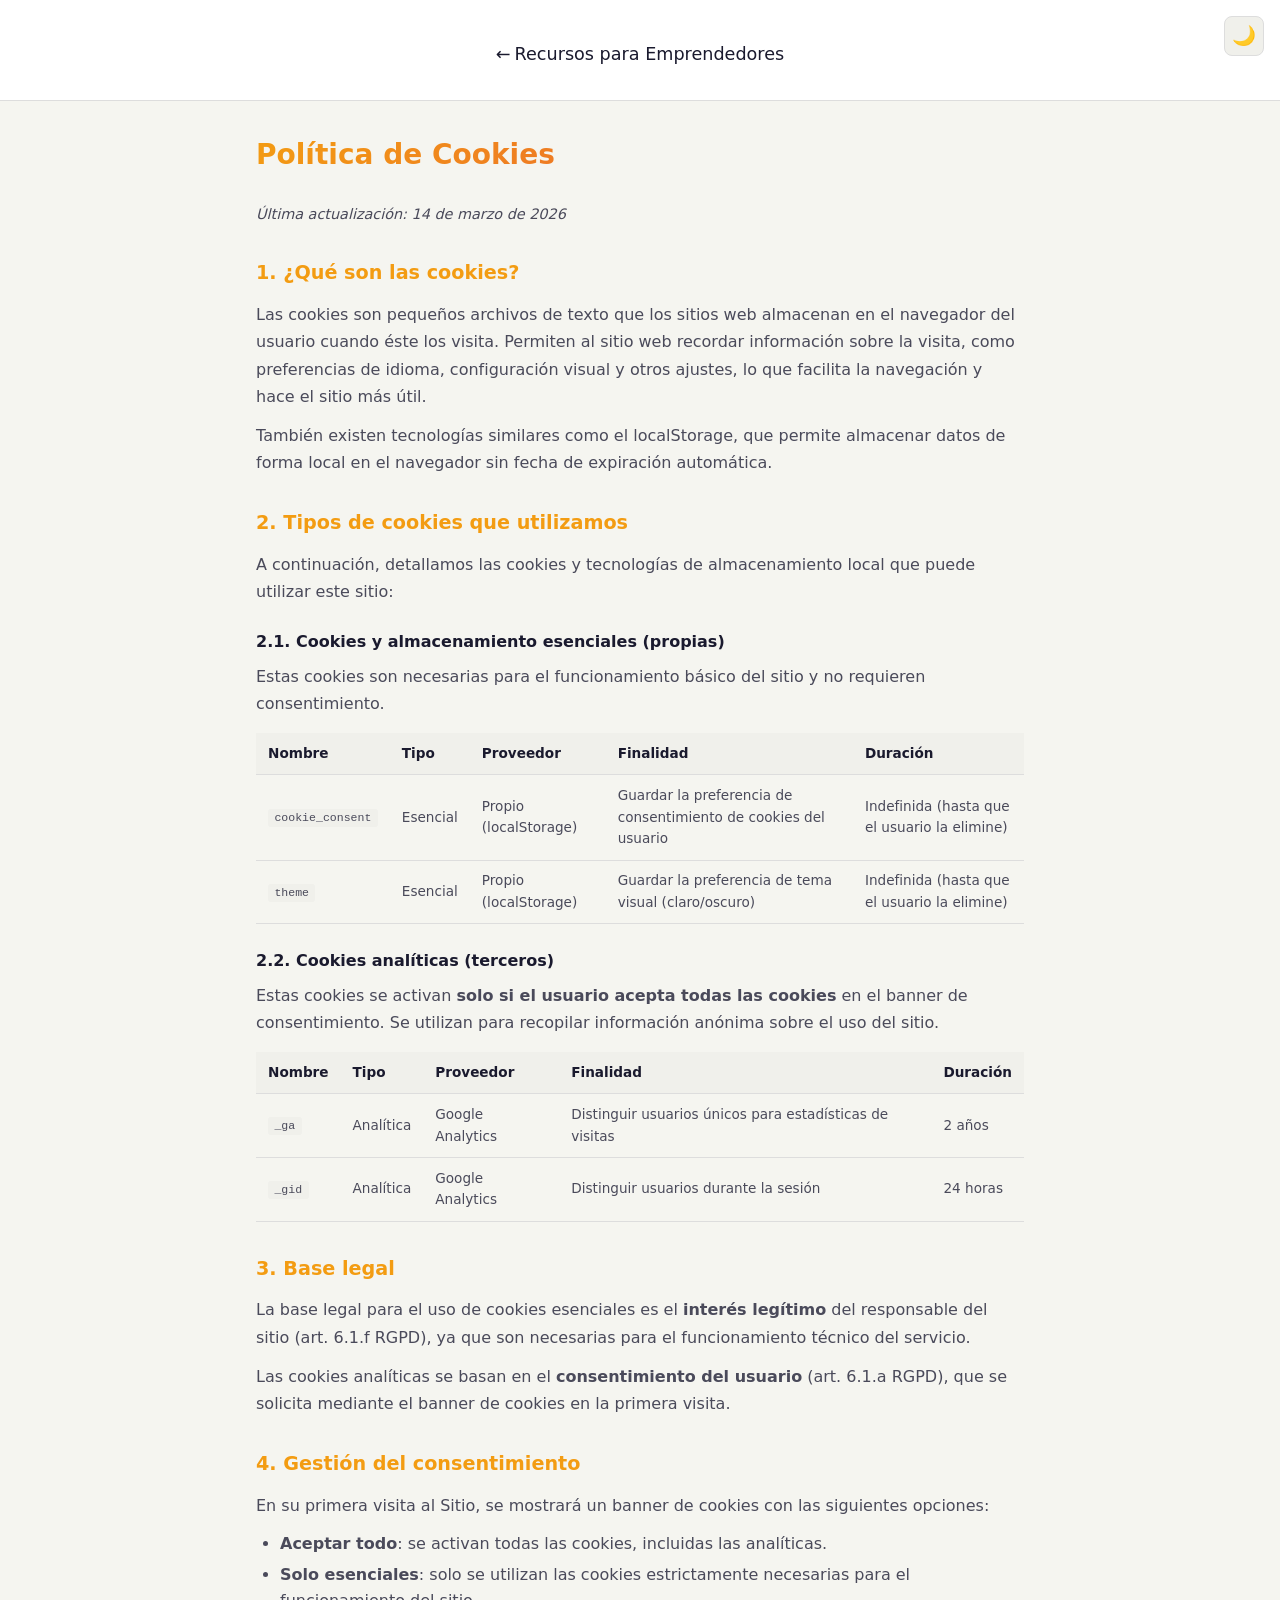
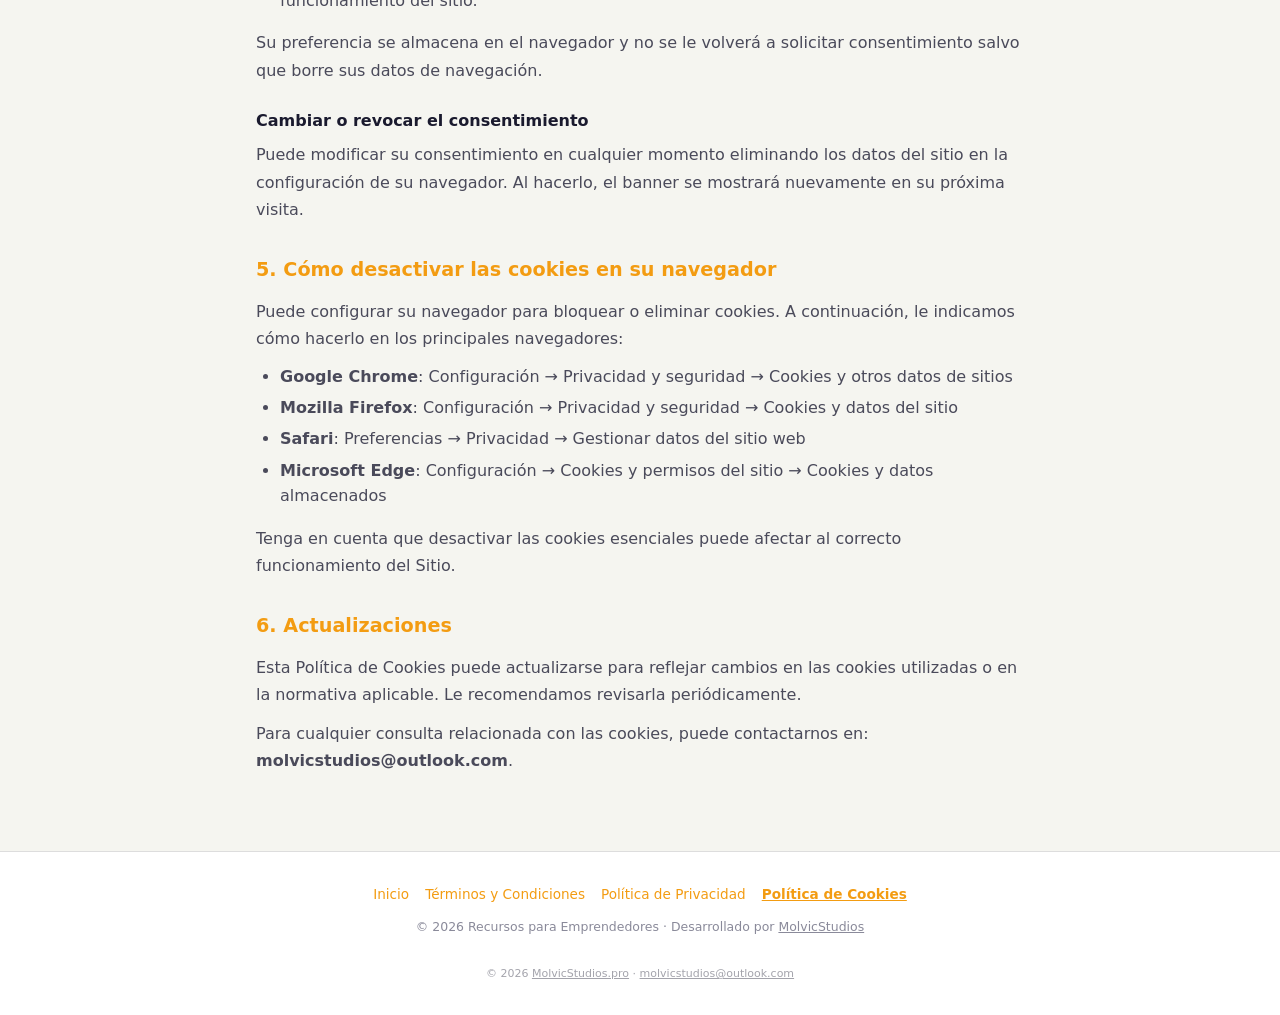
==== commit 01e4718f: "Branding MolvicStudios, email estandarizado, SEO optimizado y footer actualizado - Añadido 'by Molvi" ====
--- a/cookies.html
+++ b/cookies.html
@@ -141,7 +141,7 @@
       <section>
         <h2>6. Actualizaciones</h2>
         <p>Esta Política de Cookies puede actualizarse para reflejar cambios en las cookies utilizadas o en la normativa aplicable. Le recomendamos revisarla periódicamente.</p>
-        <p>Para cualquier consulta relacionada con las cookies, puede contactarnos en: <strong>contacto@recursosemprendedores.help</strong>.</p>
+        <p>Para cualquier consulta relacionada con las cookies, puede contactarnos en: <strong>molvicstudios@outlook.com</strong>.</p>
       </section>
     </article>
   </main>
@@ -155,7 +155,11 @@
         <a href="privacidad.html">Política de Privacidad</a>
         <a href="cookies.html" aria-current="page">Política de Cookies</a>
       </nav>
-      <p class="footer-copy footer-copyright">&copy; <span id="year"></span> Recursos para Emprendedores</p>
+      <p class="footer-copy footer-copyright">&copy; <span id="year"></span> Recursos para Emprendedores · Desarrollado por <a href="https://molvicstudios.pro" target="_blank" rel="noopener" style="color:inherit;">MolvicStudios</a></p>
+      <p style="font-size:11px;opacity:0.5;text-align:center;margin-top:16px;">
+        © 2026 <a href="https://molvicstudios.pro" target="_blank" rel="noopener" style="color:inherit;">MolvicStudios.pro</a> · 
+        <a href="mailto:molvicstudios@outlook.com" style="color:inherit;">molvicstudios@outlook.com</a>
+      </p>
     </div>
   </footer>
 
